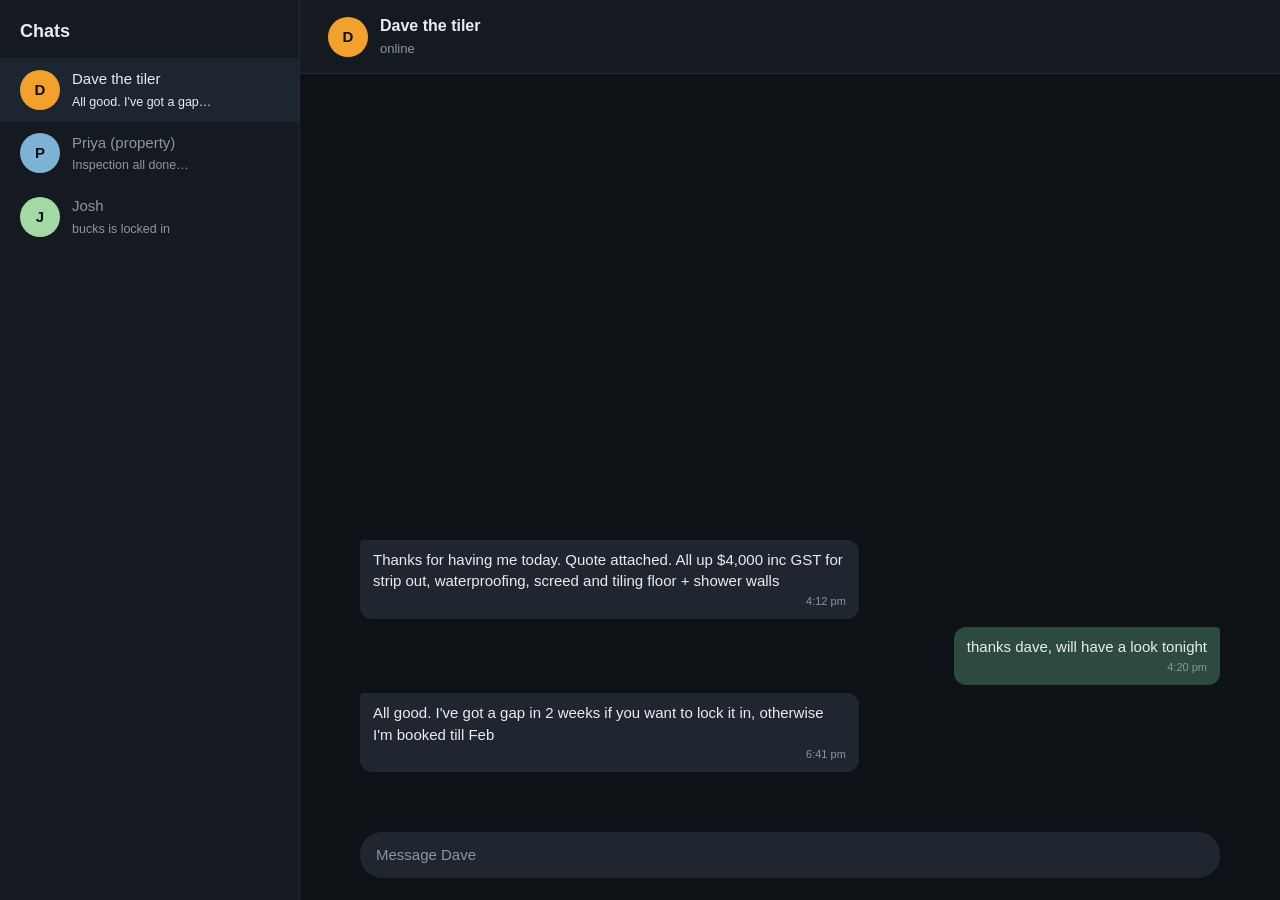
==== tests/demo-chat.html @ 8c191085 "Roverlay 0.1.0: hotkey reply bar with voice memory, tray and settings Press Ctrl+Shift+Space in a ch" ====
<!doctype html>
<html lang="en">
<head>
<meta charset="utf-8">
<title>Dave the tiler</title>
<!-- A staged chat for tests and the demo recording: made-up people, no real app's branding. -->
<style>
  :root { --bg: #0e1116; --panel: #151a21; --them: #1f2630; --me: #2c4a3e; --text: #e8edf2; --muted: #8b96a3; }
  * { box-sizing: border-box; }
  body { margin: 0; height: 100vh; display: flex; background: var(--bg); color: var(--text);
         font: 15px/1.45 "Segoe UI Variable Text", "Segoe UI", sans-serif; }
  aside { width: 300px; background: var(--panel); border-right: 1px solid #222a33; padding: 18px 0; }
  aside h1 { font-size: 18px; margin: 0 20px 14px; }
  .row { display: flex; gap: 12px; align-items: center; padding: 10px 20px; color: var(--muted); }
  .row.on { background: #1d2530; color: var(--text); }
  .av { width: 40px; height: 40px; border-radius: 50%; display: grid; place-items: center; font-weight: 700; color: #0e1116; }
  main { flex: 1; display: flex; flex-direction: column; }
  header { display: flex; gap: 12px; align-items: center; padding: 14px 28px; border-bottom: 1px solid #222a33; background: var(--panel); }
  header b { font-size: 16px; }
  header span { color: var(--muted); font-size: 13px; }
  #msgs { flex: 1; padding: 24px 60px; overflow: auto; display: flex; flex-direction: column; gap: 8px; justify-content: flex-end; }
  .m { max-width: 58%; padding: 9px 13px; border-radius: 12px; }
  .them { background: var(--them); align-self: flex-start; border-top-left-radius: 4px; }
  .me { background: var(--me); align-self: flex-end; border-top-right-radius: 4px; }
  .t { display: block; text-align: right; color: var(--muted); font-size: 11px; margin-top: 2px; }
  footer { padding: 14px 60px 22px; background: var(--bg); }
  #box { padding: 12px 16px; border-radius: 22px; background: var(--them); min-height: 22px; outline: none; white-space: pre-wrap; }
  #box:empty::before { content: "Message Dave"; color: var(--muted); }
  #sent { color: #f15c6d; font-size: 12px; margin: 0 0 6px 6px; height: 16px; }
</style>
</head>
<body>
  <aside>
    <h1>Chats</h1>
    <div class="row on"><div class="av" style="background:#f2a22a">D</div><div>Dave the tiler<br><small>All good. I've got a gap…</small></div></div>
    <div class="row"><div class="av" style="background:#7fb3d5">P</div><div>Priya (property)<br><small>Inspection all done…</small></div></div>
    <div class="row"><div class="av" style="background:#a3d9a5">J</div><div>Josh<br><small>bucks is locked in</small></div></div>
  </aside>
  <main>
    <header><div class="av" style="background:#f2a22a">D</div><div><b>Dave the tiler</b><br><span>online</span></div></header>
    <div id="msgs">
      <div class="m them">Thanks for having me today. Quote attached. All up $4,000 inc GST for strip out, waterproofing, screed and tiling floor + shower walls<span class="t">4:12 pm</span></div>
      <div class="m me">thanks dave, will have a look tonight<span class="t">4:20 pm</span></div>
      <div class="m them">All good. I've got a gap in 2 weeks if you want to lock it in, otherwise I'm booked till Feb<span class="t">6:41 pm</span></div>
    </div>
    <footer>
      <div id="sent" aria-label="send detector"></div>
      <div id="box" contenteditable="true" role="textbox" aria-label="Message Dave"></div>
    </footer>
  </main>
  <script>
    // A real chat sends on a bare Enter. This page only flags it, so tests can prove it never happens.
    let n = 0;
    document.getElementById("box").addEventListener("keydown", (e) => {
      if (e.key === "Enter" && !e.shiftKey) { e.preventDefault(); n++; document.getElementById("sent").textContent = `bare Enter pressed ${n}x (a real chat would have sent)`; }
    });
  </script>
</body>
</html>
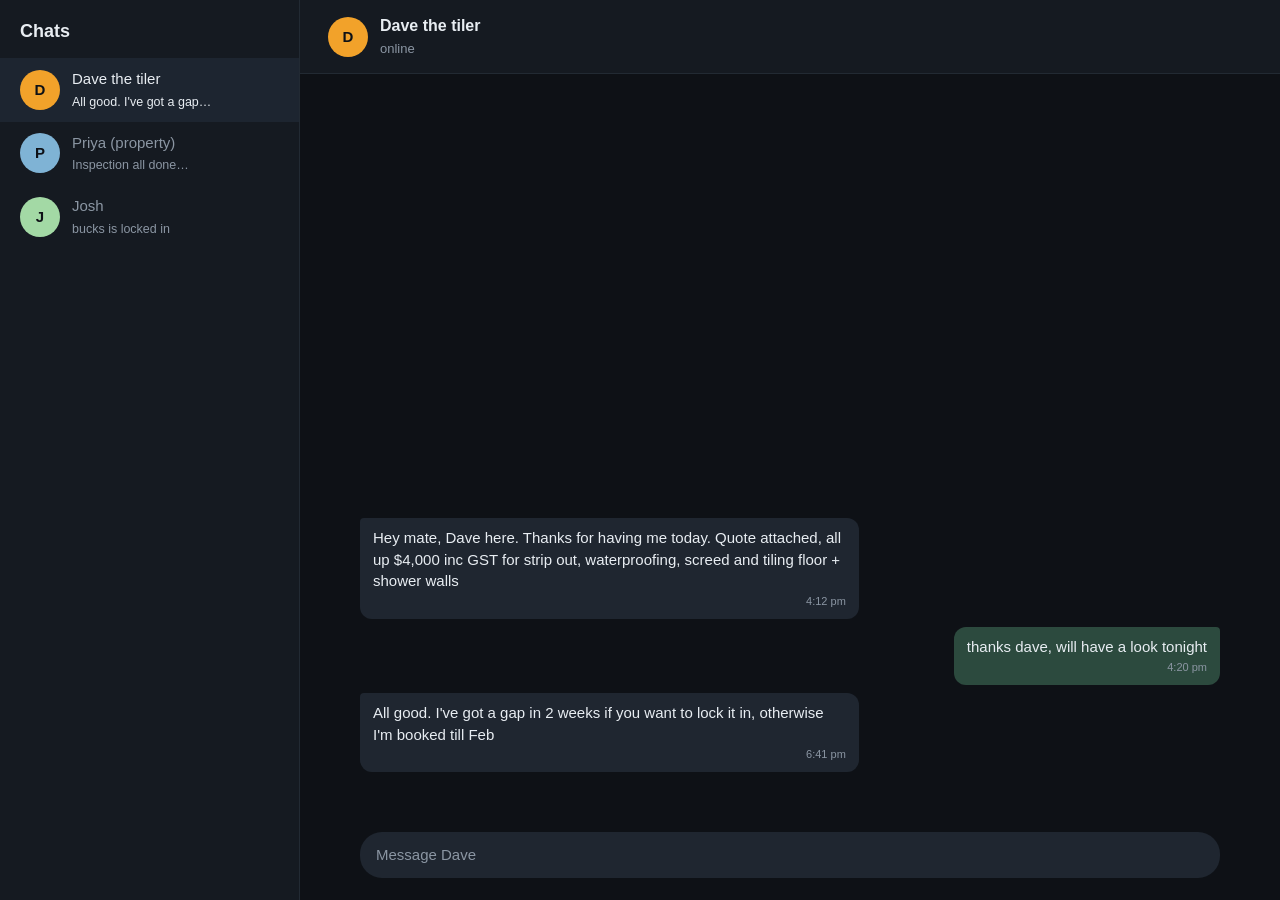
==== commit a453eea1: "Add the demo, the packaged build and a reader for sender-labelled chat sites - docs/demo.gif and dem" ====
--- a/tests/demo-chat.html
+++ b/tests/demo-chat.html
@@ -2,8 +2,9 @@
 <html lang="en">
 <head>
 <meta charset="utf-8">
-<title>Dave the tiler</title>
-<!-- A staged chat for tests and the demo recording: made-up people, no real app's branding. -->
+<title>Chats</title>
+<!-- A staged chat for tests and the demo recording: made-up people, no real app's branding. Each message
+     is labelled with its sender (role="group" aria-label="Dave the tiler:" / "You:"), as accessible chat sites do. -->
 <style>
   :root { --bg: #0e1116; --panel: #151a21; --them: #1f2630; --me: #2c4a3e; --text: #e8edf2; --muted: #8b96a3; }
   * { box-sizing: border-box; }
@@ -39,9 +40,9 @@
   <main>
     <header><div class="av" style="background:#f2a22a">D</div><div><b>Dave the tiler</b><br><span>online</span></div></header>
     <div id="msgs">
-      <div class="m them">Thanks for having me today. Quote attached. All up $4,000 inc GST for strip out, waterproofing, screed and tiling floor + shower walls<span class="t">4:12 pm</span></div>
-      <div class="m me">thanks dave, will have a look tonight<span class="t">4:20 pm</span></div>
-      <div class="m them">All good. I've got a gap in 2 weeks if you want to lock it in, otherwise I'm booked till Feb<span class="t">6:41 pm</span></div>
+      <div class="m them" role="group" aria-label="Dave the tiler:"><span>Hey mate, Dave here. Thanks for having me today. Quote attached, all up $4,000 inc GST for strip out, waterproofing, screed and tiling floor + shower walls</span><span class="t">4:12 pm</span></div>
+      <div class="m me" role="group" aria-label="You:"><span>thanks dave, will have a look tonight</span><span class="t">4:20 pm</span></div>
+      <div class="m them" role="group" aria-label="Dave the tiler:"><span>All good. I've got a gap in 2 weeks if you want to lock it in, otherwise I'm booked till Feb</span><span class="t">6:41 pm</span></div>
     </div>
     <footer>
       <div id="sent" aria-label="send detector"></div>
